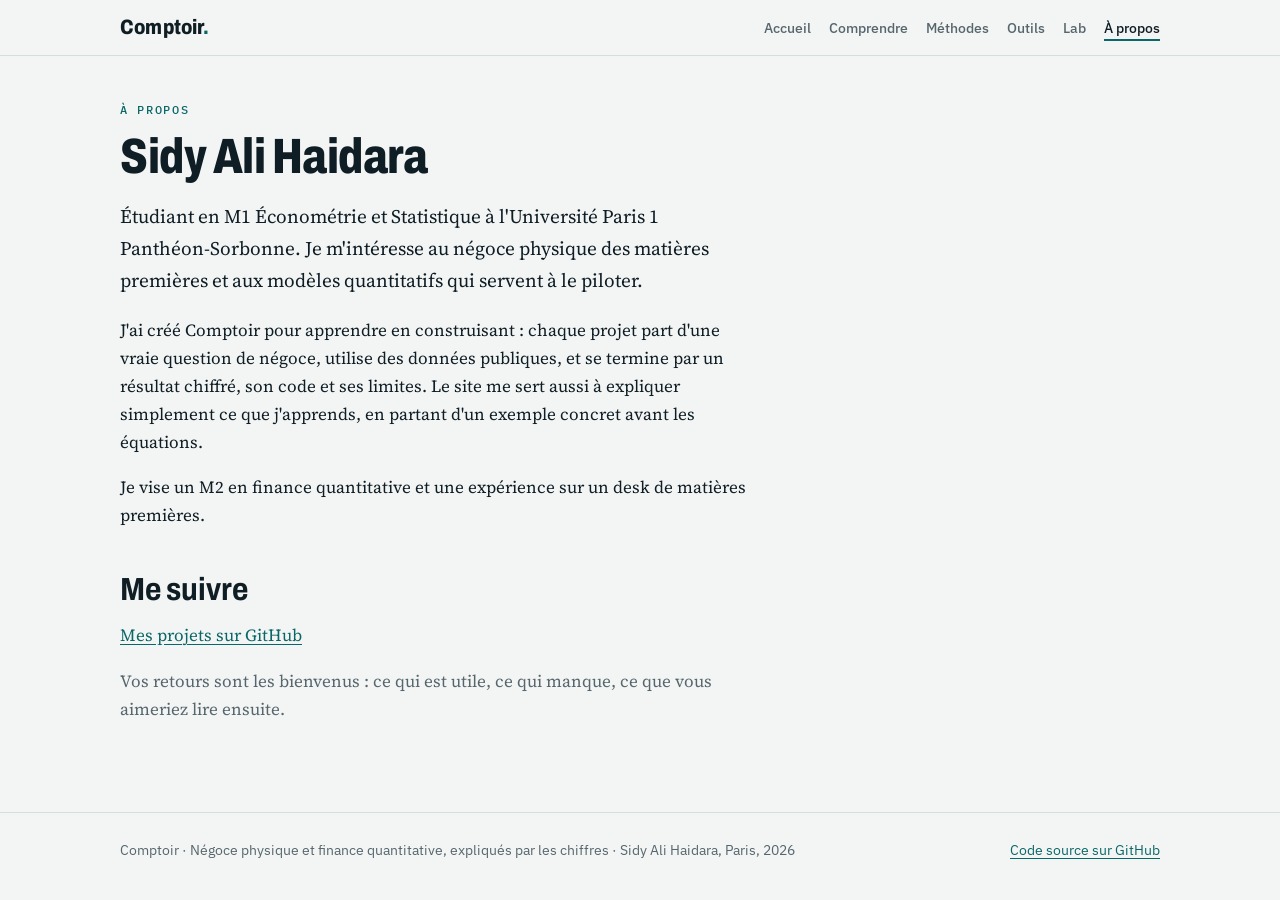
==== docs/a-propos.html @ d0591bc6 "Add initial documentation pages for Comptoir project - Created index.html for the homepage with an o" ====
<!doctype html>
<html lang="fr">
<head>
<meta charset="utf-8">
<meta name="viewport" content="width=device-width, initial-scale=1, viewport-fit=cover">
<title>À propos · Comptoir</title>
<meta name="description" content="Qui écrit Comptoir et pourquoi.">
<meta property="og:title" content="À propos · Comptoir">
<meta property="og:description" content="Qui écrit Comptoir et pourquoi.">
<meta property="og:type" content="website">
<meta name="theme-color" content="#0b6767">
<link rel="preconnect" href="https://fonts.googleapis.com">
<link rel="preconnect" href="https://fonts.gstatic.com" crossorigin>
<link rel="stylesheet" href="https://fonts.googleapis.com/css2?family=Archivo:wdth,wght@75..100,500..800&family=IBM+Plex+Mono:wght@400;500&family=IBM+Plex+Sans:wght@400;500;600&family=Source+Serif+4:ital,opsz,wght@0,8..60,400;0,8..60,600;1,8..60,400&display=swap">
<link rel="stylesheet" href="assets/style.css">
<link rel="icon" href="data:image/svg+xml,%3Csvg xmlns='http://www.w3.org/2000/svg' viewBox='0 0 32 32'%3E%3Crect width='32' height='32' rx='4' fill='%230b6767'/%3E%3Ctext x='16' y='23' font-family='Arial' font-weight='700' font-size='19' text-anchor='middle' fill='white'%3EC%3C/text%3E%3C/svg%3E">
</head>
<body>
<header class="top"><div class="wrap">
<a class="brand" href="index.html">Comptoir<span>.</span></a>
<nav class="nav" aria-label="Navigation principale"><a href="index.html">Accueil</a><a href="comprendre.html">Comprendre</a><a href="methodes.html">Méthodes</a><a href="outils.html">Outils</a><a href="lab.html">Lab</a><a href="a-propos.html" aria-current="page">À propos</a></nav>
</div></header>
<main>

<article class="wrap article"><div class="read">
  <span class="eyebrow">À propos</span>
  <h1>Sidy Ali Haidara</h1>
  <p class="lede">Étudiant en M1 Économétrie et Statistique à l'Université Paris 1 Panthéon-Sorbonne. Je m'intéresse au négoce physique des matières premières et aux modèles quantitatifs qui servent à le piloter.</p>
  <p>J'ai créé Comptoir pour apprendre en construisant&nbsp;: chaque projet part d'une vraie question de négoce, utilise des données publiques, et se termine par un résultat chiffré, son code et ses limites. Le site me sert aussi à expliquer simplement ce que j'apprends, en partant d'un exemple concret avant les équations.</p>
  <p>Je vise un M2 en finance quantitative et une expérience sur un desk de matières premières.</p>
  <h2>Me suivre</h2>
  <p><a href="https://github.com/Lltop888/moteur-negoce-physique">Mes projets sur GitHub</a></p>
  <p class="muted">Vos retours sont les bienvenus&nbsp;: ce qui est utile, ce qui manque, ce que vous aimeriez lire ensuite.</p>
</div></article>
</main>
<footer><div class="wrap">
<span>Comptoir · Négoce physique et finance quantitative, expliqués par les chiffres · Sidy Ali Haidara, Paris, 2026</span>
<span><a href="https://github.com/Lltop888/moteur-negoce-physique">Code source sur GitHub</a></span>
</div></footer>

</body>
</html>
---- docs/assets/style.css ----
/* Comptoir — feuille de style commune
   Mise en page : colonne de lecture de 68 caractères, grilles pour le hub et les outils.
   Palette : papier froid, encre pétrole, accent sarcelle, ambre « brut ». */
:root {
  --bg: #f3f5f4;
  --surface: #ffffff;
  --ink: #0f1d24;
  --muted: #56666c;
  --rule: #d6dfdf;
  --accent: #0b6767;
  --accent-soft: #0b67671a;
  --amber: #b5701a;
  --pos: #1d7650;
  --neg: #b03a2e;
  --display: "Archivo", "Arial Narrow", Arial, sans-serif;
  --body: "Source Serif 4", Georgia, "Times New Roman", serif;
  --ui: "IBM Plex Sans", -apple-system, "Segoe UI", sans-serif;
  --mono: "IBM Plex Mono", ui-monospace, Menlo, monospace;
}
@media (prefers-color-scheme: dark) {
  :root:not([data-theme="light"]) {
    --bg: #0c1518; --surface: #132024; --ink: #e2ebeb; --muted: #93a6a9; --rule: #24363a;
    --accent: #4cb8b2; --accent-soft: #4cb8b21f; --amber: #e0a252; --pos: #5cc28d; --neg: #ec7b6d;
    color-scheme: dark;
  }
}
:root[data-theme="dark"] {
  --bg: #0c1518; --surface: #132024; --ink: #e2ebeb; --muted: #93a6a9; --rule: #24363a;
  --accent: #4cb8b2; --accent-soft: #4cb8b21f; --amber: #e0a252; --pos: #5cc28d; --neg: #ec7b6d;
  color-scheme: dark;
}
* { box-sizing: border-box; }
html { -webkit-text-size-adjust: 100%; }
body { margin: 0; background: var(--bg); color: var(--ink); font: 17px/1.65 var(--body); }
a { color: var(--accent); text-underline-offset: 3px; }
a:focus-visible, button:focus-visible, input:focus-visible { outline: 2px solid var(--accent); outline-offset: 2px; }
img { max-width: 100%; height: auto; display: block; }

.wrap { max-width: 1080px; margin: 0 auto; padding-inline: 20px; }
.read { max-width: 70ch; }

/* En-tête */
.top { border-bottom: 1px solid var(--rule); background: var(--bg); position: sticky; top: env(safe-area-inset-top, 0px); z-index: 5; }
.top .wrap { display: flex; align-items: center; justify-content: space-between; gap: 16px; padding-block: 14px; flex-wrap: wrap; }
.brand { font: 800 1.3rem/1 var(--display); font-stretch: 85%; color: var(--ink); text-decoration: none; letter-spacing: .01em; }
.brand span { color: var(--accent); }
.nav { display: flex; gap: 4px 18px; flex-wrap: wrap; font: 500 .9rem var(--ui); }
.nav a { color: var(--muted); text-decoration: none; padding: 4px 0; }
.nav a:hover, .nav a[aria-current="page"] { color: var(--ink); box-shadow: inset 0 -2px 0 var(--accent); }

/* Typographie */
h1, h2, h3 { font-family: var(--display); text-wrap: balance; margin: 0; line-height: 1.08; }
h1 { font-size: clamp(2.3rem, 6.5vw, 4.2rem); font-weight: 800; font-stretch: 78%; letter-spacing: -.01em; }
h1 em { font-style: normal; color: var(--accent); }
h2 { font-size: clamp(1.5rem, 3.2vw, 2rem); font-weight: 700; font-stretch: 85%; }
h3 { font-size: 1.15rem; font-weight: 700; }
p { margin: 0 0 1em; }
.eyebrow { font: 500 .74rem/1 var(--mono); text-transform: uppercase; letter-spacing: .14em; color: var(--accent); margin-bottom: 14px; display: block; }
.lede { font-size: 1.2rem; color: var(--ink); max-width: 60ch; }
.muted { color: var(--muted); }
.mono { font-family: var(--mono); font-variant-numeric: tabular-nums; }

section { padding-block: 56px; }
section + section { border-top: 1px solid var(--rule); }

/* Accueil */
.hero { padding-block: 72px 56px; display: grid; gap: 22px; }
.hero .cta { display: flex; gap: 12px; flex-wrap: wrap; }
.btn { font: 600 .92rem var(--ui); padding: 11px 18px; border-radius: 3px; text-decoration: none; border: 1px solid var(--accent); display: inline-block; }
.btn.primary { background: var(--accent); color: var(--bg); }
.btn.ghost { color: var(--accent); background: transparent; }

.hub { display: grid; grid-template-columns: repeat(auto-fit, minmax(230px, 1fr)); gap: 0; border-top: 2px solid var(--ink); }
.hub a { display: grid; gap: 8px; padding: 22px 20px 26px 0; text-decoration: none; color: var(--ink); border-bottom: 1px solid var(--rule); min-width: 0; }
.hub a .n { font: 500 .78rem var(--mono); color: var(--muted); }
.hub a h3 { font-size: 1.45rem; font-stretch: 85%; }
.hub a p { font-size: .95rem; color: var(--muted); margin: 0; }
.hub a:hover h3 { color: var(--accent); }

.figure-strip { display: grid; grid-template-columns: repeat(auto-fit, minmax(200px, 1fr)); gap: 16px; }
.stat { border-left: 3px solid var(--accent); padding: 4px 0 4px 14px; }
.stat b { display: block; font: 700 2rem/1.1 var(--display); font-stretch: 85%; color: var(--ink); }
.stat span { font: .88rem/1.4 var(--ui); color: var(--muted); }

/* Articles */
.article { padding-block: 48px 72px; }
.article h1 { font-size: clamp(2rem, 5vw, 3.1rem); margin-bottom: 18px; }
.article h2 { margin: 44px 0 14px; }
.article h3 { margin: 28px 0 8px; }
.article ul, .article ol { padding-left: 1.2em; margin: 0 0 1em; }
.article li { margin-bottom: .4em; }
.toc { font: .92rem var(--ui); border-left: 2px solid var(--rule); padding-left: 14px; margin: 24px 0; }
.toc a { color: var(--muted); display: block; text-decoration: none; padding: 2px 0; }
.toc a:hover { color: var(--accent); }
.example { background: var(--surface); border: 1px solid var(--rule); padding: 16px 18px; margin: 20px 0; font-size: .97rem; }
.example .eyebrow { margin-bottom: 8px; color: var(--amber); }
.eq { font: 1rem var(--mono); background: var(--surface); border: 1px solid var(--rule); padding: 12px 16px; overflow-x: auto; white-space: nowrap; margin: 16px 0; }
.keypoint { border-left: 3px solid var(--amber); padding: 6px 0 6px 16px; margin: 20px 0; font-size: 1.05rem; }
figure { margin: 26px 0; }
figure img { background: #fff; border: 1px solid var(--rule); }
figcaption { font: .85rem/1.45 var(--ui); color: var(--muted); margin-top: 8px; }
.table-wrap { overflow-x: auto; margin: 18px 0; }
table { border-collapse: collapse; width: 100%; font: .92rem var(--ui); min-width: 480px; }
th { text-align: left; font: 500 .72rem var(--mono); text-transform: uppercase; letter-spacing: .06em; color: var(--muted); border-bottom: 1.5px solid var(--ink); padding: 8px 10px; }
td { padding: 8px 10px; border-bottom: 1px solid var(--rule); font-variant-numeric: tabular-nums; }
td.r, th.r { text-align: right; }

/* Outils */
.tool { display: grid; grid-template-columns: minmax(0, 340px) minmax(0, 1fr); gap: 32px; align-items: start; }
@media (max-width: 760px) { .tool { grid-template-columns: 1fr; } }
.fields { display: grid; gap: 14px; background: var(--surface); border: 1px solid var(--rule); padding: 18px; }
.field { display: grid; gap: 4px; }
.field label { font: 500 .85rem var(--ui); display: flex; justify-content: space-between; gap: 8px; }
.field label output { font-family: var(--mono); color: var(--accent); }
.field input[type=range] { width: 100%; accent-color: var(--accent); }
.field input[type=number] { font: 1rem var(--mono); padding: 7px 9px; border: 1px solid var(--rule); background: var(--bg); color: var(--ink); border-radius: 3px; width: 100%; }
.field small { font: .78rem var(--ui); color: var(--muted); }
.result { display: grid; gap: 18px; min-width: 0; }
.big { font: 800 clamp(2.4rem, 6vw, 3.4rem)/1 var(--display); font-stretch: 80%; }
.big.pos { color: var(--pos); } .big.neg { color: var(--neg); }
.bars { display: grid; gap: 8px; font: .88rem var(--ui); }
.bar { display: grid; grid-template-columns: 170px 1fr 70px; gap: 10px; align-items: center; }
@media (max-width: 480px) { .bar { grid-template-columns: 110px 1fr 60px; } }
.bar .track { height: 12px; background: var(--accent-soft); position: relative; }
.bar .fill { position: absolute; top: 0; bottom: 0; }
.bar .v { font-family: var(--mono); text-align: right; }
.legend { display: flex; gap: 16px; flex-wrap: wrap; font: .82rem var(--ui); color: var(--muted); }
.legend i { display: inline-block; width: 12px; height: 12px; margin-right: 6px; vertical-align: -1px; }
canvas { width: 100%; height: 260px; display: block; background: var(--surface); border: 1px solid var(--rule); }
.compare { display: grid; grid-template-columns: repeat(auto-fit, minmax(220px, 1fr)); gap: 14px; }
.card { background: var(--surface); border: 1px solid var(--rule); padding: 14px 16px; display: grid; gap: 6px; }
.card dl { display: grid; grid-template-columns: 1fr auto; gap: 4px 10px; margin: 0; font: .9rem var(--ui); }
.card dt { color: var(--muted); } .card dd { margin: 0; font-family: var(--mono); text-align: right; }
.note { font: .86rem/1.5 var(--ui); color: var(--muted); border-top: 1px solid var(--rule); padding-top: 10px; }
button.run { font: 600 .9rem var(--ui); background: var(--accent); color: var(--bg); border: 0; padding: 10px 16px; border-radius: 3px; cursor: pointer; justify-self: start; }

/* Lab */
.labhead { display: grid; gap: 14px; }
.pills { display: flex; flex-wrap: wrap; gap: 8px; }
.pill { font: 500 .76rem var(--mono); border: 1px solid var(--rule); padding: 3px 9px; border-radius: 3px; color: var(--muted); }
.grid2 { display: grid; grid-template-columns: repeat(auto-fit, minmax(300px, 1fr)); gap: 22px; }
.grid2 > * { min-width: 0; }

/* Pied de page */
footer { border-top: 1px solid var(--rule); padding-block: 28px 40px; font: .85rem var(--ui); color: var(--muted); }
footer .wrap { display: flex; justify-content: space-between; gap: 12px; flex-wrap: wrap; }

@media (prefers-reduced-motion: no-preference) {
  .hub a h3 { transition: color .15s; }
}
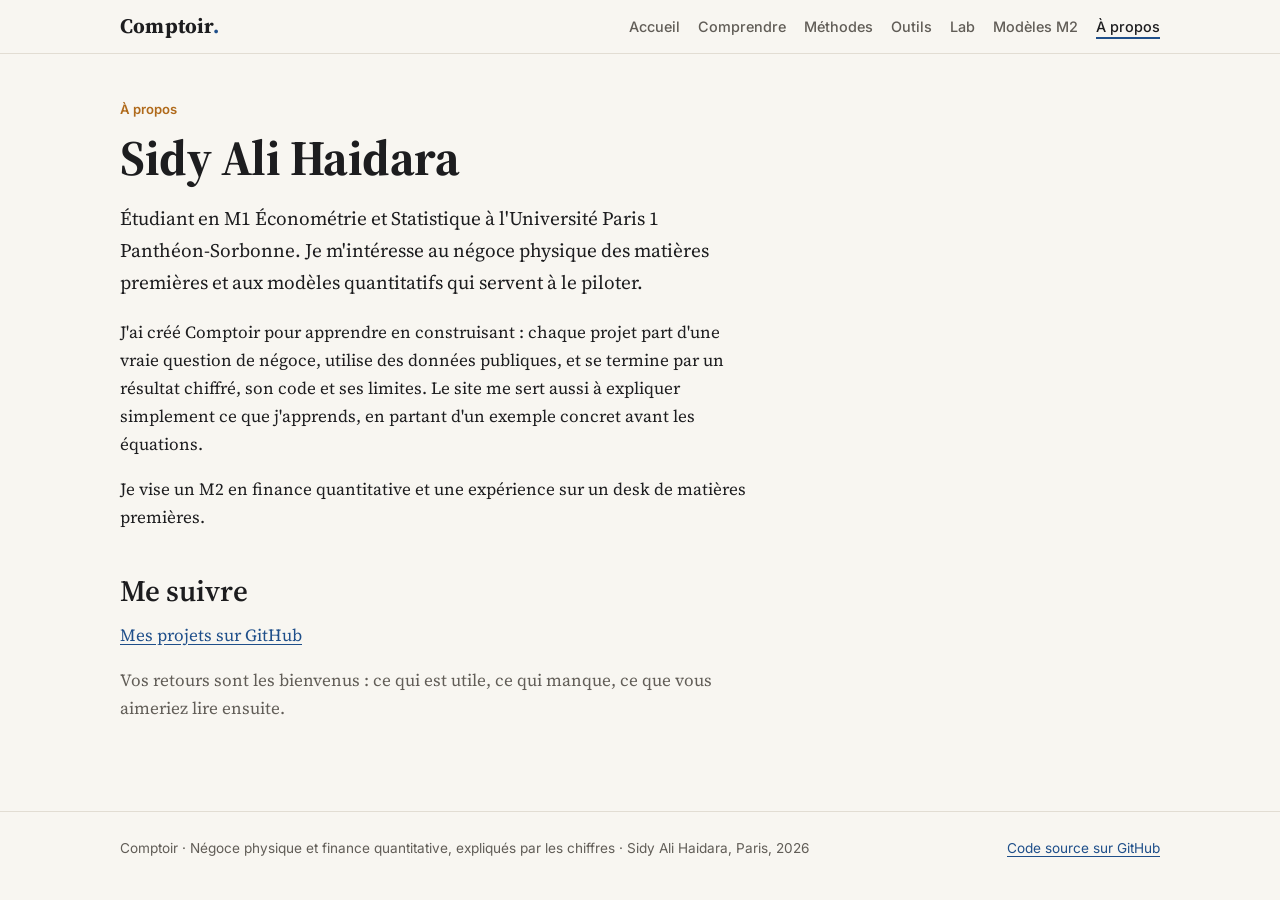
==== commit 0a5a957b: "Partie 2 : modèles du M2 et nouvelles couleurs" ====
--- a/docs/a-propos.html
+++ b/docs/a-propos.html
@@ -8,17 +8,17 @@
 <meta property="og:title" content="À propos · Comptoir">
 <meta property="og:description" content="Qui écrit Comptoir et pourquoi.">
 <meta property="og:type" content="website">
-<meta name="theme-color" content="#0b6767">
+<meta name="theme-color" content="#f8f6f1">
 <link rel="preconnect" href="https://fonts.googleapis.com">
 <link rel="preconnect" href="https://fonts.gstatic.com" crossorigin>
-<link rel="stylesheet" href="https://fonts.googleapis.com/css2?family=Archivo:wdth,wght@75..100,500..800&family=IBM+Plex+Mono:wght@400;500&family=IBM+Plex+Sans:wght@400;500;600&family=Source+Serif+4:ital,opsz,wght@0,8..60,400;0,8..60,600;1,8..60,400&display=swap">
+<link rel="stylesheet" href="https://fonts.googleapis.com/css2?family=Inter:wght@400;500;600&family=IBM+Plex+Mono:wght@400;500&family=Source+Serif+4:ital,opsz,wght@0,8..60,400;0,8..60,600;0,8..60,700;1,8..60,400&display=swap">
 <link rel="stylesheet" href="assets/style.css">
-<link rel="icon" href="data:image/svg+xml,%3Csvg xmlns='http://www.w3.org/2000/svg' viewBox='0 0 32 32'%3E%3Crect width='32' height='32' rx='4' fill='%230b6767'/%3E%3Ctext x='16' y='23' font-family='Arial' font-weight='700' font-size='19' text-anchor='middle' fill='white'%3EC%3C/text%3E%3C/svg%3E">
+<link rel="icon" href="data:image/svg+xml,%3Csvg xmlns='http://www.w3.org/2000/svg' viewBox='0 0 32 32'%3E%3Crect width='32' height='32' rx='4' fill='%231f4f8a'/%3E%3Ctext x='16' y='23' font-family='Arial' font-weight='700' font-size='19' text-anchor='middle' fill='white'%3EC%3C/text%3E%3C/svg%3E">
 </head>
 <body>
 <header class="top"><div class="wrap">
 <a class="brand" href="index.html">Comptoir<span>.</span></a>
-<nav class="nav" aria-label="Navigation principale"><a href="index.html">Accueil</a><a href="comprendre.html">Comprendre</a><a href="methodes.html">Méthodes</a><a href="outils.html">Outils</a><a href="lab.html">Lab</a><a href="a-propos.html" aria-current="page">À propos</a></nav>
+<nav class="nav" aria-label="Navigation principale"><a href="index.html">Accueil</a><a href="comprendre.html">Comprendre</a><a href="methodes.html">Méthodes</a><a href="outils.html">Outils</a><a href="lab.html">Lab</a><a href="modeles.html">Modèles M2</a><a href="a-propos.html" aria-current="page">À propos</a></nav>
 </div></header>
 <main>
 
@@ -29,13 +29,13 @@
   <p>J'ai créé Comptoir pour apprendre en construisant&nbsp;: chaque projet part d'une vraie question de négoce, utilise des données publiques, et se termine par un résultat chiffré, son code et ses limites. Le site me sert aussi à expliquer simplement ce que j'apprends, en partant d'un exemple concret avant les équations.</p>
   <p>Je vise un M2 en finance quantitative et une expérience sur un desk de matières premières.</p>
   <h2>Me suivre</h2>
-  <p><a href="https://github.com/Lltop888/moteur-negoce-physique">Mes projets sur GitHub</a></p>
+  <p><a href="https://github.com/Liltop888/moteur-negoce-physique">Mes projets sur GitHub</a></p>
   <p class="muted">Vos retours sont les bienvenus&nbsp;: ce qui est utile, ce qui manque, ce que vous aimeriez lire ensuite.</p>
 </div></article>
 </main>
 <footer><div class="wrap">
 <span>Comptoir · Négoce physique et finance quantitative, expliqués par les chiffres · Sidy Ali Haidara, Paris, 2026</span>
-<span><a href="https://github.com/Lltop888/moteur-negoce-physique">Code source sur GitHub</a></span>
+<span><a href="https://github.com/Liltop888/moteur-negoce-physique">Code source sur GitHub</a></span>
 </div></footer>
 
 </body>
--- a/docs/assets/style.css
+++ b/docs/assets/style.css
@@ -1,32 +1,32 @@
 /* Comptoir — feuille de style commune
    Mise en page : colonne de lecture de 68 caractères, grilles pour le hub et les outils.
-   Palette : papier froid, encre pétrole, accent sarcelle, ambre « brut ». */
+   Palette : papier crème, encre noire, accent bleu marine, ambre « brut ». */
 :root {
-  --bg: #f3f5f4;
+  --bg: #f8f6f1;
   --surface: #ffffff;
-  --ink: #0f1d24;
-  --muted: #56666c;
-  --rule: #d6dfdf;
-  --accent: #0b6767;
-  --accent-soft: #0b67671a;
-  --amber: #b5701a;
-  --pos: #1d7650;
-  --neg: #b03a2e;
-  --display: "Archivo", "Arial Narrow", Arial, sans-serif;
+  --ink: #1d1d1f;
+  --muted: #615d57;
+  --rule: #e2ddd3;
+  --accent: #1f4f8a;
+  --accent-soft: #1f4f8a14;
+  --amber: #b06a1b;
+  --pos: #2e7a4f;
+  --neg: #b23a2e;
+  --display: "Source Serif 4", Georgia, "Times New Roman", serif;
   --body: "Source Serif 4", Georgia, "Times New Roman", serif;
-  --ui: "IBM Plex Sans", -apple-system, "Segoe UI", sans-serif;
+  --ui: "Inter", -apple-system, "Segoe UI", sans-serif;
   --mono: "IBM Plex Mono", ui-monospace, Menlo, monospace;
 }
 @media (prefers-color-scheme: dark) {
   :root:not([data-theme="light"]) {
-    --bg: #0c1518; --surface: #132024; --ink: #e2ebeb; --muted: #93a6a9; --rule: #24363a;
-    --accent: #4cb8b2; --accent-soft: #4cb8b21f; --amber: #e0a252; --pos: #5cc28d; --neg: #ec7b6d;
+    --bg: #17181a; --surface: #202124; --ink: #ecebe8; --muted: #a8a49d; --rule: #323337;
+    --accent: #8db4e8; --accent-soft: #8db4e81f; --amber: #e0a252; --pos: #6cc391; --neg: #ef8173;
     color-scheme: dark;
   }
 }
 :root[data-theme="dark"] {
-  --bg: #0c1518; --surface: #132024; --ink: #e2ebeb; --muted: #93a6a9; --rule: #24363a;
-  --accent: #4cb8b2; --accent-soft: #4cb8b21f; --amber: #e0a252; --pos: #5cc28d; --neg: #ec7b6d;
+  --bg: #17181a; --surface: #202124; --ink: #ecebe8; --muted: #a8a49d; --rule: #323337;
+  --accent: #8db4e8; --accent-soft: #8db4e81f; --amber: #e0a252; --pos: #6cc391; --neg: #ef8173;
   color-scheme: dark;
 }
 * { box-sizing: border-box; }
@@ -42,7 +42,7 @@
 /* En-tête */
 .top { border-bottom: 1px solid var(--rule); background: var(--bg); position: sticky; top: env(safe-area-inset-top, 0px); z-index: 5; }
 .top .wrap { display: flex; align-items: center; justify-content: space-between; gap: 16px; padding-block: 14px; flex-wrap: wrap; }
-.brand { font: 800 1.3rem/1 var(--display); font-stretch: 85%; color: var(--ink); text-decoration: none; letter-spacing: .01em; }
+.brand { font: 700 1.3rem/1 var(--display); color: var(--ink); text-decoration: none; letter-spacing: .01em; }
 .brand span { color: var(--accent); }
 .nav { display: flex; gap: 4px 18px; flex-wrap: wrap; font: 500 .9rem var(--ui); }
 .nav a { color: var(--muted); text-decoration: none; padding: 4px 0; }
@@ -50,12 +50,12 @@
 
 /* Typographie */
 h1, h2, h3 { font-family: var(--display); text-wrap: balance; margin: 0; line-height: 1.08; }
-h1 { font-size: clamp(2.3rem, 6.5vw, 4.2rem); font-weight: 800; font-stretch: 78%; letter-spacing: -.01em; }
-h1 em { font-style: normal; color: var(--accent); }
-h2 { font-size: clamp(1.5rem, 3.2vw, 2rem); font-weight: 700; font-stretch: 85%; }
+h1 { font-size: clamp(2.1rem, 5.5vw, 3.4rem); font-weight: 700; letter-spacing: -.01em; }
+h1 em { font-style: italic; color: inherit; }
+h2 { font-size: clamp(1.45rem, 3vw, 1.85rem); font-weight: 600; }
 h3 { font-size: 1.15rem; font-weight: 700; }
 p { margin: 0 0 1em; }
-.eyebrow { font: 500 .74rem/1 var(--mono); text-transform: uppercase; letter-spacing: .14em; color: var(--accent); margin-bottom: 14px; display: block; }
+.eyebrow { font: 600 .82rem/1.2 var(--ui); color: var(--amber); margin-bottom: 14px; display: block; }
 .lede { font-size: 1.2rem; color: var(--ink); max-width: 60ch; }
 .muted { color: var(--muted); }
 .mono { font-family: var(--mono); font-variant-numeric: tabular-nums; }
@@ -66,20 +66,20 @@
 /* Accueil */
 .hero { padding-block: 72px 56px; display: grid; gap: 22px; }
 .hero .cta { display: flex; gap: 12px; flex-wrap: wrap; }
-.btn { font: 600 .92rem var(--ui); padding: 11px 18px; border-radius: 3px; text-decoration: none; border: 1px solid var(--accent); display: inline-block; }
+.btn { font: 600 .92rem var(--ui); padding: 11px 18px; border-radius: 6px; text-decoration: none; border: 1px solid var(--accent); display: inline-block; }
 .btn.primary { background: var(--accent); color: var(--bg); }
 .btn.ghost { color: var(--accent); background: transparent; }
 
-.hub { display: grid; grid-template-columns: repeat(auto-fit, minmax(230px, 1fr)); gap: 0; border-top: 2px solid var(--ink); }
+.hub { display: grid; grid-template-columns: repeat(auto-fit, minmax(230px, 1fr)); gap: 0; border-top: 1px solid var(--rule); }
 .hub a { display: grid; gap: 8px; padding: 22px 20px 26px 0; text-decoration: none; color: var(--ink); border-bottom: 1px solid var(--rule); min-width: 0; }
 .hub a .n { font: 500 .78rem var(--mono); color: var(--muted); }
-.hub a h3 { font-size: 1.45rem; font-stretch: 85%; }
+.hub a h3 { font-size: 1.35rem; }
 .hub a p { font-size: .95rem; color: var(--muted); margin: 0; }
 .hub a:hover h3 { color: var(--accent); }
 
 .figure-strip { display: grid; grid-template-columns: repeat(auto-fit, minmax(200px, 1fr)); gap: 16px; }
-.stat { border-left: 3px solid var(--accent); padding: 4px 0 4px 14px; }
-.stat b { display: block; font: 700 2rem/1.1 var(--display); font-stretch: 85%; color: var(--ink); }
+.stat { border-left: 3px solid var(--amber); padding: 4px 0 4px 14px; }
+.stat b { display: block; font: 700 2rem/1.1 var(--display); color: var(--ink); }
 .stat span { font: .88rem/1.4 var(--ui); color: var(--muted); }
 
 /* Articles */
@@ -92,7 +92,7 @@
 .toc { font: .92rem var(--ui); border-left: 2px solid var(--rule); padding-left: 14px; margin: 24px 0; }
 .toc a { color: var(--muted); display: block; text-decoration: none; padding: 2px 0; }
 .toc a:hover { color: var(--accent); }
-.example { background: var(--surface); border: 1px solid var(--rule); padding: 16px 18px; margin: 20px 0; font-size: .97rem; }
+.example { background: var(--surface); border: 1px solid var(--rule); border-radius: 8px; padding: 16px 18px; margin: 20px 0; font-size: .97rem; }
 .example .eyebrow { margin-bottom: 8px; color: var(--amber); }
 .eq { font: 1rem var(--mono); background: var(--surface); border: 1px solid var(--rule); padding: 12px 16px; overflow-x: auto; white-space: nowrap; margin: 16px 0; }
 .keypoint { border-left: 3px solid var(--amber); padding: 6px 0 6px 16px; margin: 20px 0; font-size: 1.05rem; }
@@ -108,7 +108,7 @@
 /* Outils */
 .tool { display: grid; grid-template-columns: minmax(0, 340px) minmax(0, 1fr); gap: 32px; align-items: start; }
 @media (max-width: 760px) { .tool { grid-template-columns: 1fr; } }
-.fields { display: grid; gap: 14px; background: var(--surface); border: 1px solid var(--rule); padding: 18px; }
+.fields { display: grid; gap: 14px; background: var(--surface); border: 1px solid var(--rule); border-radius: 8px; padding: 18px; }
 .field { display: grid; gap: 4px; }
 .field label { font: 500 .85rem var(--ui); display: flex; justify-content: space-between; gap: 8px; }
 .field label output { font-family: var(--mono); color: var(--accent); }
@@ -116,7 +116,7 @@
 .field input[type=number] { font: 1rem var(--mono); padding: 7px 9px; border: 1px solid var(--rule); background: var(--bg); color: var(--ink); border-radius: 3px; width: 100%; }
 .field small { font: .78rem var(--ui); color: var(--muted); }
 .result { display: grid; gap: 18px; min-width: 0; }
-.big { font: 800 clamp(2.4rem, 6vw, 3.4rem)/1 var(--display); font-stretch: 80%; }
+.big { font: 700 clamp(2.2rem, 5.5vw, 3rem)/1 var(--display); }
 .big.pos { color: var(--pos); } .big.neg { color: var(--neg); }
 .bars { display: grid; gap: 8px; font: .88rem var(--ui); }
 .bar { display: grid; grid-template-columns: 170px 1fr 70px; gap: 10px; align-items: center; }
@@ -128,7 +128,7 @@
 .legend i { display: inline-block; width: 12px; height: 12px; margin-right: 6px; vertical-align: -1px; }
 canvas { width: 100%; height: 260px; display: block; background: var(--surface); border: 1px solid var(--rule); }
 .compare { display: grid; grid-template-columns: repeat(auto-fit, minmax(220px, 1fr)); gap: 14px; }
-.card { background: var(--surface); border: 1px solid var(--rule); padding: 14px 16px; display: grid; gap: 6px; }
+.card { background: var(--surface); border: 1px solid var(--rule); border-radius: 8px; padding: 14px 16px; display: grid; gap: 6px; }
 .card dl { display: grid; grid-template-columns: 1fr auto; gap: 4px 10px; margin: 0; font: .9rem var(--ui); }
 .card dt { color: var(--muted); } .card dd { margin: 0; font-family: var(--mono); text-align: right; }
 .note { font: .86rem/1.5 var(--ui); color: var(--muted); border-top: 1px solid var(--rule); padding-top: 10px; }
@@ -148,3 +148,10 @@
 @media (prefers-reduced-motion: no-preference) {
   .hub a h3 { transition: color .15s; }
 }
+
+/* Modèles du M2 */
+.course-tag { display: inline-block; font: 500 .8rem var(--ui); color: var(--muted); border: 1px solid var(--rule); border-radius: 99px; padding: 2px 10px; margin: 0 6px 6px 0; }
+.result-box { border-left: 3px solid var(--accent); padding: 4px 0 4px 16px; margin: 20px 0; }
+.synth td.neg { color: var(--neg); font-family: var(--mono); }
+.synth td.pos { color: var(--pos); font-family: var(--mono); }
+.synth tr.total td { border-top: 1.5px solid var(--ink); font-weight: 600; }
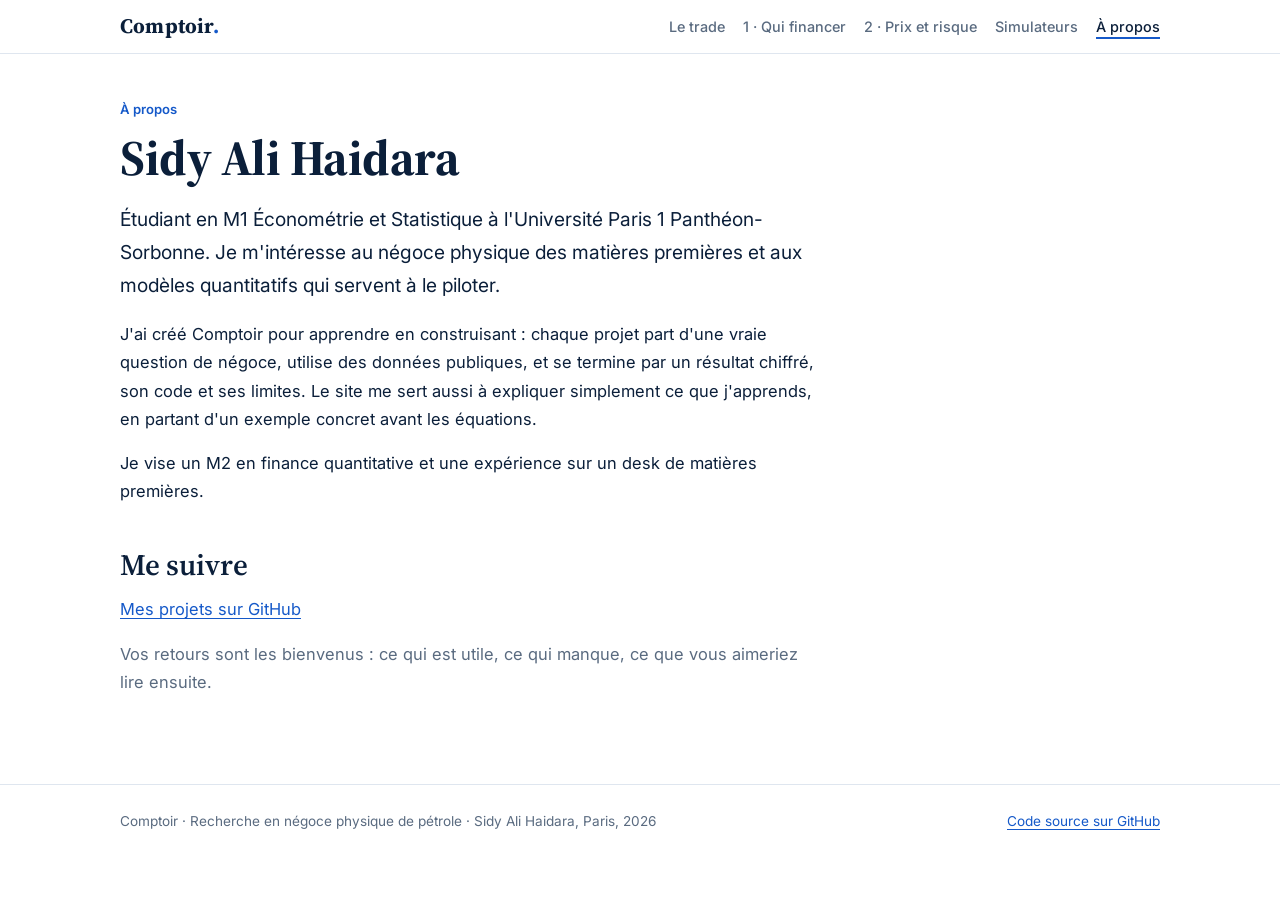
==== commit d2e923e5: "Note de trading et couleurs claires" ====
--- a/docs/a-propos.html
+++ b/docs/a-propos.html
@@ -8,7 +8,7 @@
 <meta property="og:title" content="À propos · Comptoir">
 <meta property="og:description" content="Qui écrit Comptoir et pourquoi.">
 <meta property="og:type" content="website">
-<meta name="theme-color" content="#f8f6f1">
+<meta name="theme-color" content="#ffffff">
 <link rel="preconnect" href="https://fonts.googleapis.com">
 <link rel="preconnect" href="https://fonts.gstatic.com" crossorigin>
 <link rel="stylesheet" href="https://fonts.googleapis.com/css2?family=Inter:wght@400;500;600&family=IBM+Plex+Mono:wght@400;500&family=Source+Serif+4:ital,opsz,wght@0,8..60,400;0,8..60,600;0,8..60,700;1,8..60,400&display=swap">
@@ -18,7 +18,7 @@
 <body>
 <header class="top"><div class="wrap">
 <a class="brand" href="index.html">Comptoir<span>.</span></a>
-<nav class="nav" aria-label="Navigation principale"><a href="index.html">Accueil</a><a href="comprendre.html">Comprendre</a><a href="methodes.html">Méthodes</a><a href="outils.html">Outils</a><a href="lab.html">Lab</a><a href="modeles.html">Modèles M2</a><a href="a-propos.html" aria-current="page">À propos</a></nav>
+<nav class="nav" aria-label="Navigation principale"><a href="index.html">Le trade</a><a href="lab.html">1 · Qui financer</a><a href="modeles.html">2 · Prix et risque</a><a href="outils.html">Simulateurs</a><a href="a-propos.html" aria-current="page">À propos</a></nav>
 </div></header>
 <main>
 
@@ -34,7 +34,7 @@
 </div></article>
 </main>
 <footer><div class="wrap">
-<span>Comptoir · Négoce physique et finance quantitative, expliqués par les chiffres · Sidy Ali Haidara, Paris, 2026</span>
+<span>Comptoir · Recherche en négoce physique de pétrole · Sidy Ali Haidara, Paris, 2026</span>
 <span><a href="https://github.com/Liltop888/moteur-negoce-physique">Code source sur GitHub</a></span>
 </div></footer>
 
--- a/docs/assets/style.css
+++ b/docs/assets/style.css
@@ -2,36 +2,25 @@
    Mise en page : colonne de lecture de 68 caractères, grilles pour le hub et les outils.
    Palette : papier crème, encre noire, accent bleu marine, ambre « brut ». */
 :root {
-  --bg: #f8f6f1;
-  --surface: #ffffff;
-  --ink: #1d1d1f;
-  --muted: #615d57;
-  --rule: #e2ddd3;
-  --accent: #1f4f8a;
-  --accent-soft: #1f4f8a14;
-  --amber: #b06a1b;
-  --pos: #2e7a4f;
-  --neg: #b23a2e;
+  --bg: #ffffff;
+  --surface: #f4f7fb;
+  --ink: #0b1f3a;
+  --muted: #5a6b80;
+  --rule: #dfe6ef;
+  --accent: #1559c9;
+  --accent-soft: #1559c914;
+  --amber: #1559c9;
+  --pos: #12805c;
+  --neg: #c2412d;
   --display: "Source Serif 4", Georgia, "Times New Roman", serif;
-  --body: "Source Serif 4", Georgia, "Times New Roman", serif;
+  --body: "Inter", -apple-system, "Segoe UI", sans-serif;
   --ui: "Inter", -apple-system, "Segoe UI", sans-serif;
   --mono: "IBM Plex Mono", ui-monospace, Menlo, monospace;
-}
-@media (prefers-color-scheme: dark) {
-  :root:not([data-theme="light"]) {
-    --bg: #17181a; --surface: #202124; --ink: #ecebe8; --muted: #a8a49d; --rule: #323337;
-    --accent: #8db4e8; --accent-soft: #8db4e81f; --amber: #e0a252; --pos: #6cc391; --neg: #ef8173;
-    color-scheme: dark;
-  }
-}
-:root[data-theme="dark"] {
-  --bg: #17181a; --surface: #202124; --ink: #ecebe8; --muted: #a8a49d; --rule: #323337;
-  --accent: #8db4e8; --accent-soft: #8db4e81f; --amber: #e0a252; --pos: #6cc391; --neg: #ef8173;
-  color-scheme: dark;
+  color-scheme: light;
 }
 * { box-sizing: border-box; }
 html { -webkit-text-size-adjust: 100%; }
-body { margin: 0; background: var(--bg); color: var(--ink); font: 17px/1.65 var(--body); }
+body { margin: 0; background: var(--bg); color: var(--ink); font: 16.5px/1.7 var(--body); }
 a { color: var(--accent); text-underline-offset: 3px; }
 a:focus-visible, button:focus-visible, input:focus-visible { outline: 2px solid var(--accent); outline-offset: 2px; }
 img { max-width: 100%; height: auto; display: block; }
@@ -78,7 +67,7 @@
 .hub a:hover h3 { color: var(--accent); }
 
 .figure-strip { display: grid; grid-template-columns: repeat(auto-fit, minmax(200px, 1fr)); gap: 16px; }
-.stat { border-left: 3px solid var(--amber); padding: 4px 0 4px 14px; }
+.stat { border-left: 3px solid var(--accent); padding: 4px 0 4px 14px; }
 .stat b { display: block; font: 700 2rem/1.1 var(--display); color: var(--ink); }
 .stat span { font: .88rem/1.4 var(--ui); color: var(--muted); }
 
@@ -155,3 +144,6 @@
 .synth td.neg { color: var(--neg); font-family: var(--mono); }
 .synth td.pos { color: var(--pos); font-family: var(--mono); }
 .synth tr.total td { border-top: 1.5px solid var(--ink); font-weight: 600; }
+
+/* Sections alternées, ton clair */
+section:nth-of-type(even) { background: var(--surface); }
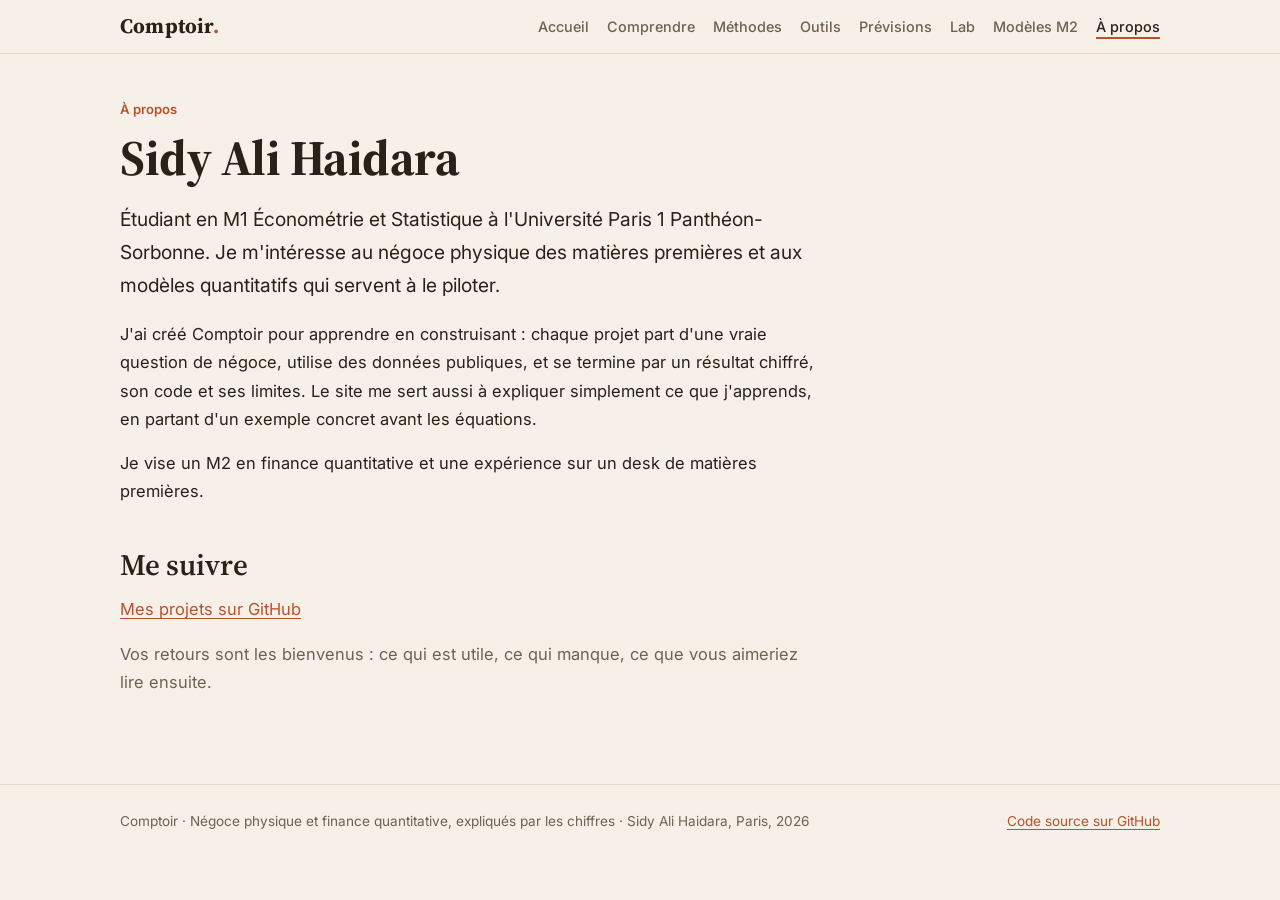
==== commit 5c2e7ed6: "Version 2, couleurs crème, page Prévisions" ====
--- a/docs/a-propos.html
+++ b/docs/a-propos.html
@@ -8,17 +8,17 @@
 <meta property="og:title" content="À propos · Comptoir">
 <meta property="og:description" content="Qui écrit Comptoir et pourquoi.">
 <meta property="og:type" content="website">
-<meta name="theme-color" content="#ffffff">
+<meta name="theme-color" content="#F6F0E8">
 <link rel="preconnect" href="https://fonts.googleapis.com">
 <link rel="preconnect" href="https://fonts.gstatic.com" crossorigin>
 <link rel="stylesheet" href="https://fonts.googleapis.com/css2?family=Inter:wght@400;500;600&family=IBM+Plex+Mono:wght@400;500&family=Source+Serif+4:ital,opsz,wght@0,8..60,400;0,8..60,600;0,8..60,700;1,8..60,400&display=swap">
 <link rel="stylesheet" href="assets/style.css">
-<link rel="icon" href="data:image/svg+xml,%3Csvg xmlns='http://www.w3.org/2000/svg' viewBox='0 0 32 32'%3E%3Crect width='32' height='32' rx='4' fill='%231f4f8a'/%3E%3Ctext x='16' y='23' font-family='Arial' font-weight='700' font-size='19' text-anchor='middle' fill='white'%3EC%3C/text%3E%3C/svg%3E">
+<link rel="icon" href="data:image/svg+xml,%3Csvg xmlns='http://www.w3.org/2000/svg' viewBox='0 0 32 32'%3E%3Crect width='32' height='32' rx='4' fill='%23b5532e'/%3E%3Ctext x='16' y='23' font-family='Arial' font-weight='700' font-size='19' text-anchor='middle' fill='white'%3EC%3C/text%3E%3C/svg%3E">
 </head>
 <body>
 <header class="top"><div class="wrap">
 <a class="brand" href="index.html">Comptoir<span>.</span></a>
-<nav class="nav" aria-label="Navigation principale"><a href="index.html">Le trade</a><a href="lab.html">1 · Qui financer</a><a href="modeles.html">2 · Prix et risque</a><a href="outils.html">Simulateurs</a><a href="a-propos.html" aria-current="page">À propos</a></nav>
+<nav class="nav" aria-label="Navigation principale"><a href="index.html">Accueil</a><a href="comprendre.html">Comprendre</a><a href="methodes.html">Méthodes</a><a href="outils.html">Outils</a><a href="previsions.html">Prévisions</a><a href="lab.html">Lab</a><a href="modeles.html">Modèles M2</a><a href="a-propos.html" aria-current="page">À propos</a></nav>
 </div></header>
 <main>
 
@@ -34,7 +34,7 @@
 </div></article>
 </main>
 <footer><div class="wrap">
-<span>Comptoir · Recherche en négoce physique de pétrole · Sidy Ali Haidara, Paris, 2026</span>
+<span>Comptoir · Négoce physique et finance quantitative, expliqués par les chiffres · Sidy Ali Haidara, Paris, 2026</span>
 <span><a href="https://github.com/Liltop888/moteur-negoce-physique">Code source sur GitHub</a></span>
 </div></footer>
 
--- a/docs/assets/style.css
+++ b/docs/assets/style.css
@@ -2,16 +2,16 @@
    Mise en page : colonne de lecture de 68 caractères, grilles pour le hub et les outils.
    Palette : papier crème, encre noire, accent bleu marine, ambre « brut ». */
 :root {
-  --bg: #ffffff;
-  --surface: #f4f7fb;
-  --ink: #0b1f3a;
-  --muted: #5a6b80;
-  --rule: #dfe6ef;
-  --accent: #1559c9;
-  --accent-soft: #1559c914;
-  --amber: #1559c9;
-  --pos: #12805c;
-  --neg: #c2412d;
+  --bg: #f6f0e8;
+  --surface: #fbf7f1;
+  --ink: #2a2118;
+  --muted: #6e6253;
+  --rule: #e4d9ca;
+  --accent: #b5532e;
+  --accent-soft: #b5532e14;
+  --amber: #b5532e;
+  --pos: #3f7a4a;
+  --neg: #b5402e;
   --display: "Source Serif 4", Georgia, "Times New Roman", serif;
   --body: "Inter", -apple-system, "Segoe UI", sans-serif;
   --ui: "Inter", -apple-system, "Segoe UI", sans-serif;
@@ -145,5 +145,10 @@
 .synth td.pos { color: var(--pos); font-family: var(--mono); }
 .synth tr.total td { border-top: 1.5px solid var(--ink); font-weight: 600; }
 
-/* Sections alternées, ton clair */
-section:nth-of-type(even) { background: var(--surface); }
+
+/* Prévisions */
+.pv-tabs { display: flex; flex-wrap: wrap; gap: 8px; }
+.pv-tab { font: 500 .88rem var(--ui); padding: 7px 13px; border-radius: 99px; border: 1px solid var(--rule); background: var(--surface); color: var(--ink); cursor: pointer; }
+.pv-tab[aria-pressed="true"] { background: var(--accent); border-color: var(--accent); color: #fff; }
+#pv-table td a { font-weight: 600; text-decoration: none; }
+canvas#pv-chart { height: auto; aspect-ratio: 1100 / 560; }
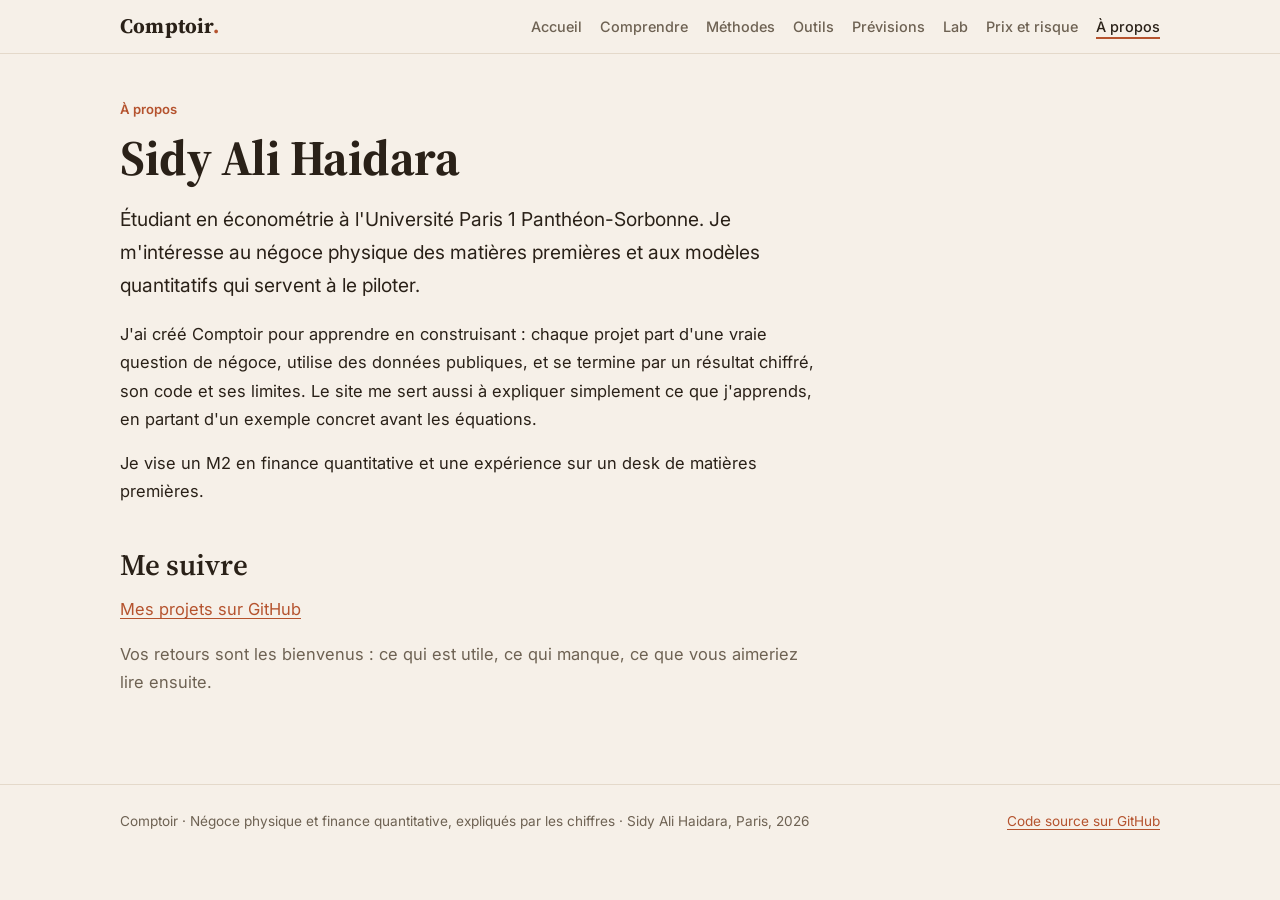
==== commit bf3343fc: "Menu : « Prix et risque » ; À propos : étudiant en économétrie" ====
--- a/docs/a-propos.html
+++ b/docs/a-propos.html
@@ -18,14 +18,14 @@
 <body>
 <header class="top"><div class="wrap">
 <a class="brand" href="index.html">Comptoir<span>.</span></a>
-<nav class="nav" aria-label="Navigation principale"><a href="index.html">Accueil</a><a href="comprendre.html">Comprendre</a><a href="methodes.html">Méthodes</a><a href="outils.html">Outils</a><a href="previsions.html">Prévisions</a><a href="lab.html">Lab</a><a href="modeles.html">Modèles M2</a><a href="a-propos.html" aria-current="page">À propos</a></nav>
+<nav class="nav" aria-label="Navigation principale"><a href="index.html">Accueil</a><a href="comprendre.html">Comprendre</a><a href="methodes.html">Méthodes</a><a href="outils.html">Outils</a><a href="previsions.html">Prévisions</a><a href="lab.html">Lab</a><a href="modeles.html">Prix et risque</a><a href="a-propos.html" aria-current="page">À propos</a></nav>
 </div></header>
 <main>
 
 <article class="wrap article"><div class="read">
   <span class="eyebrow">À propos</span>
   <h1>Sidy Ali Haidara</h1>
-  <p class="lede">Étudiant en M1 Économétrie et Statistique à l'Université Paris 1 Panthéon-Sorbonne. Je m'intéresse au négoce physique des matières premières et aux modèles quantitatifs qui servent à le piloter.</p>
+  <p class="lede">Étudiant en économétrie à l'Université Paris 1 Panthéon-Sorbonne. Je m'intéresse au négoce physique des matières premières et aux modèles quantitatifs qui servent à le piloter.</p>
   <p>J'ai créé Comptoir pour apprendre en construisant&nbsp;: chaque projet part d'une vraie question de négoce, utilise des données publiques, et se termine par un résultat chiffré, son code et ses limites. Le site me sert aussi à expliquer simplement ce que j'apprends, en partant d'un exemple concret avant les équations.</p>
   <p>Je vise un M2 en finance quantitative et une expérience sur un desk de matières premières.</p>
   <h2>Me suivre</h2>
